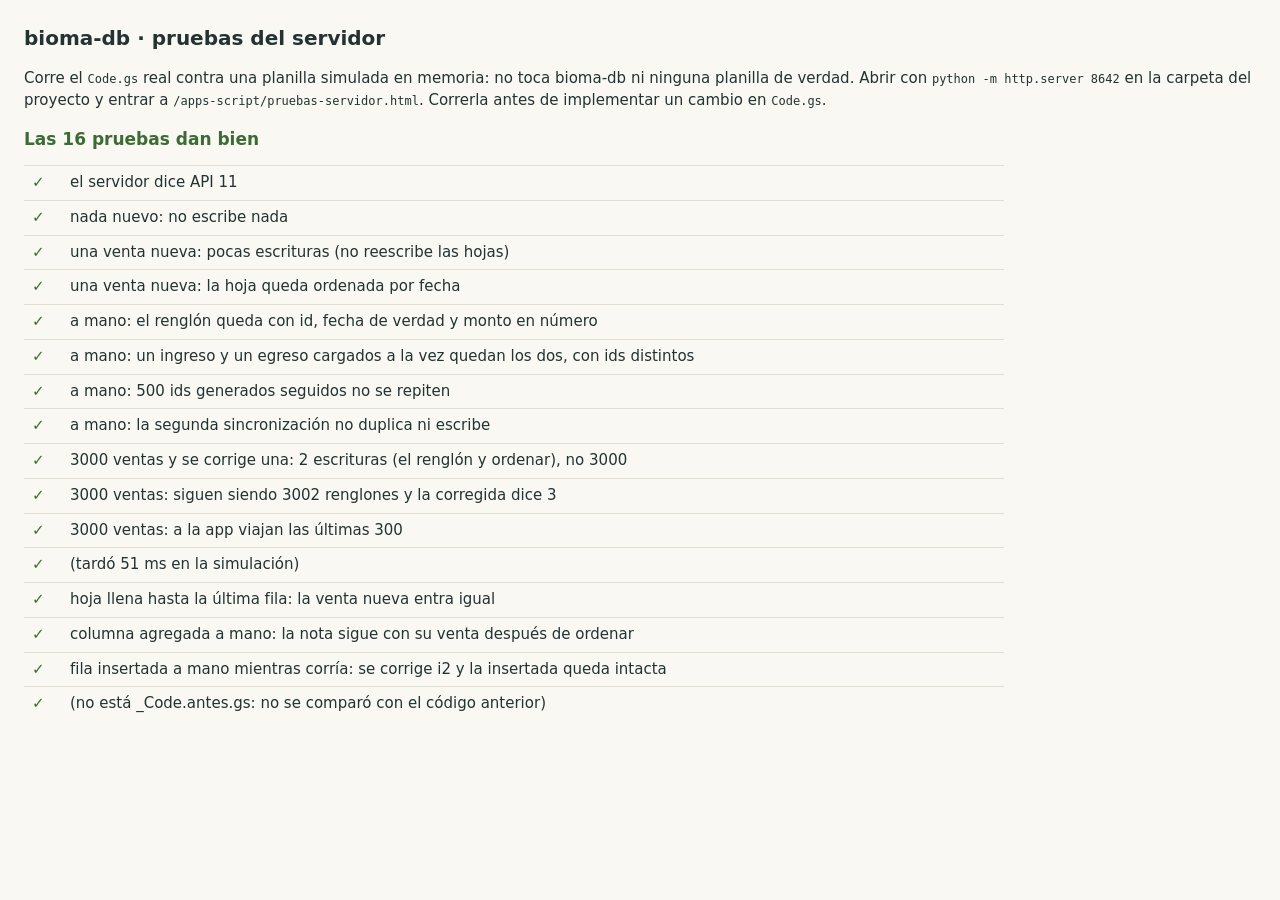
==== apps-script/pruebas-servidor.html @ bfb2f751 "Sincronización por cambios: el servidor ya no reescribe las hojas enteras - Code.gs (API 11): agrega" ====
<!doctype html>
<html lang="es">
<head>
<meta charset="utf-8">
<meta name="viewport" content="width=device-width, initial-scale=1">
<title>bioma-db · pruebas del servidor</title>
<style>
  body { font: 15px/1.45 system-ui, sans-serif; margin: 24px; color: #233; background: #faf8f2; }
  h1 { font-size: 20px; margin: 0 0 4px; }
  .res { font-weight: 700; margin: 14px 0; font-size: 17px; }
  .ok { color: #3d6b35; } .mal { color: #b0533c; }
  table { border-collapse: collapse; width: 100%; max-width: 980px; }
  td { border-top: 1px solid #e3ddcf; padding: 6px 8px; vertical-align: top; }
  td:first-child { width: 22px; font-weight: 700; }
  code { font-size: 12px; white-space: pre-wrap; word-break: break-all; }
</style>
</head>
<body>
<h1>bioma-db · pruebas del servidor</h1>
<p>Corre el <code>Code.gs</code> real contra una planilla simulada en memoria: no toca
bioma-db ni ninguna planilla de verdad. Abrir con <code>python -m http.server 8642</code>
en la carpeta del proyecto y entrar a <code>/apps-script/pruebas-servidor.html</code>.
Correrla antes de implementar un cambio en <code>Code.gs</code>.</p>
<div id="resultado" class="res">Corriendo…</div>
<table id="tabla"></table>
<script src="planilla-simulada.js"></script>
<script>
/* ============ Datos de partida ============
   Con los encabezados REALES de la planilla (ENCABEZADOS en Code.gs): usar
   unos idealizados ya dejó pasar un error con 42 pruebas en verde. */
const F = (s) => { const [a, m, d] = s.split('-').map(Number); return new Date(a, m - 1, d); };
function planillaBase() {
  return {
    ingresos: [['id', 'fecha', 'punto de venta', 'monto', 'observaciones', 'mod'],
      ['i1', F('2026-08-01'), 'Feria Puelo', 1000, '', 100],
      ['i2', F('2026-08-10'), 'CSA', 2000, '', 100],
      ['i3', F('2026-09-05'), 'Peninsula', 3000, '', 100]],
    egresos: [['id', 'fecha', 'concepto', 'monto', 'observaciones', 'mod', 'persona'],
      ['e1', F('2026-08-03'), 'semillas', 500, '', 100, '']],
    deudas: [['id', 'fecha', 'persona', 'concepto', 'monto', 'tipo', 'estado', 'mod'],
      ['d1', F('2026-08-02'), 'Luna', 'flete', 300, 'debemos', 'pendiente', 100]],
    productos: [['id', 'producto', 'unidad', 'presentación', 'precio chacra', 'comarca (fijo)', 'bariloche (fijo)', 'verdulerías (fijo)', 'activo', 'mod', 'categoría', 'SKU', 'al público (kg)'],
      ['p1', 'Acelga', 'kg', '', 3000, '', '', '', true, 100, 'hortaliza', '', ''],
      ['p2', 'Miel', 'frasco', '500 g', 9000, '', '', '', true, 100, 'elaborado', '', '']],
    ventas: [['id', 'venta', 'fecha', 'cliente', 'lista', 'producto', 'presentación', 'unidad', 'cantidad', 'kg', 'precio', 'subtotal', 'origen', 'observaciones', 'mod'],
      ['v1', 'i1', F('2026-08-01'), 'Feria Puelo', 'chacra', 'Acelga', '', 'kg', 2, 2, 3000, 6000, 'manual', '', 100],
      ['v2', 'i2', F('2026-08-10'), 'CSA', 'chacra', 'Miel', '500 g', 'frasco', 1, 0.5, 9000, 9000, 'manual', '', 100]],
    borrados: [['id', 'mod']],
    conceptos: [['ingresos', 'egresos'], ['Feria Puelo', 'semillas'], ['CSA', 'flete'], ['Peninsula', '']],
    listas: [['clave', 'nombre', 'ajuste %'], ['chacra', 'Chacra', 0], ['comarca', 'Comarca', 30]],
  };
}
// Lo que tiene la app: lo mismo que la planilla, como objetos (lo que devolvió la última sincronización).
function estadoDeLaApp() {
  nuevaPlanilla(planillaBase());
  const e = leerEstado_();
  return JSON.parse(JSON.stringify({ movimientos: e.movimientos, deudas: e.deudas, productos: e.productos, ventas: e.ventas }));
}
const pedido = (extra = {}) => Object.assign({ action: 'sync', cliente: 2, movimientos: [], deudas: [], productos: [], ventas: [], borrados: [], conceptos: { ingresos: [], egresos: [] } }, extra);
function sincronizarCon(p) {
  ESCRITURAS = 0;
  const r = doPost({ postData: { contents: JSON.stringify(p) } });
  if (r.error) throw new Error('el servidor respondió: ' + r.error);
  return { r, escrituras: ESCRITURAS };
}
// Una foto de la planilla, comparable: cada hoja de datos como lista ordenada de renglones.
function foto() {
  const out = {};
  ['ingresos', 'egresos', 'deudas', 'productos', 'ventas', 'borrados', 'conceptos'].forEach((n) => {
    const h = PLANILLA.hojas[n];
    out[n] = h ? h.datos.slice(1).filter((f) => f.some((c) => !vacio(c)))
      // Lo que el script inventa al completar un renglón a mano (el id "man…" y
      // el mod, que es la hora) cambia en cada corrida: se compara sin eso.
      .map((f) => JSON.stringify(f.map((c) => (c instanceof Date ? 'D:' + Utilities.formatDate(c)
        : /^man[0-9a-z]+$/.test(String(c)) ? 'man*' : (typeof c === 'number' && c > 1e12) ? 'hora' : c))))
      .sort() : [];
  });
  return out;
}
const sinMod = (lista) => lista.map((x) => { const y = { ...x }; if (String(y.id).startsWith('man')) y.id = 'man*'; delete y.mod; return y; });
const respuestaComparable = (r) => JSON.stringify({
  movimientos: sinMod(r.movimientos), deudas: sinMod(r.deudas), productos: sinMod(r.productos),
  ventas: sinMod(r.ventas), conceptos: r.conceptos, borrados: r.borrados.map((b) => b.id).sort(),
});

/* ============ Los escenarios ============
   Cada uno arma la planilla, sincroniza, y devuelve lo que hay que mirar. Se
   corren con el código anterior y con el nuevo: la planilla y la respuesta
   tienen que dar igual; lo que cambia es cuánto escribe. */
const ESCENARIOS = {
  'nada nuevo (la app manda lo mismo que hay)': () => {
    const app = estadoDeLaApp(); nuevaPlanilla(planillaBase());
    return sincronizarCon(pedido(app));
  },
  'una venta nueva, con fecha del medio': () => {
    nuevaPlanilla(planillaBase());
    return sincronizarCon(pedido({
      movimientos: [{ id: 'i9', tipo: 'ingreso', fecha: '2026-08-05', concepto: 'CSA', monto: 1500, obs: '', mod: 500 }],
      ventas: [{ id: 'v9', venta: 'i9', fecha: '2026-08-05', cliente: 'CSA', lista: 'chacra', producto: 'Acelga', presentacion: '', unidad: 'kg', cantidad: 0.5, kg: 0.5, precio: 3000, subtotal: 1500, origen: 'manual', obs: '', mod: 500 }],
    }));
  },
  'un cambio más nuevo y uno más viejo que la planilla': () => {
    nuevaPlanilla(planillaBase());
    return sincronizarCon(pedido({
      movimientos: [{ id: 'i2', tipo: 'ingreso', fecha: '2026-08-10', concepto: 'CSA', monto: 2500, obs: 'corregido', mod: 200 },
                    { id: 'i3', tipo: 'ingreso', fecha: '2026-09-05', concepto: 'Peninsula', monto: 1, obs: 'viejo', mod: 50 }],
      productos: [{ id: 'p1', nombre: 'Acelga', unidad: 'kg', presentacion: '', chacra: 3500, comarca: '', bariloche: '', verduleria: '', activo: true, mod: 300, categoria: 'hortaliza', sku: '', publico: 1 }],
    }));
  },
  'borrar: una tumba nueva': () => {
    nuevaPlanilla(planillaBase());
    return sincronizarCon(pedido({ borrados: [{ id: 'i1', mod: 600 }, { id: 'v1', mod: 600 }] }));
  },
  'renglones cargados a mano (sin id, fecha y monto como texto)': () => {
    const p = planillaBase();
    p.ingresos.push(['', '3/8/2026', 'Feria Franca', '$1.234,50', 'a mano', '']);
    p.egresos.push(['', '15/08/2026', 'flete', '800', '', '', '']);
    nuevaPlanilla(p);
    return sincronizarCon(pedido());
  },
  'un id repetido en la hoja (copiar y pegar)': () => {
    const p = planillaBase();
    p.deudas.push(['d1', F('2026-08-02'), 'Luna', 'flete', 350, 'debemos', 'saldada', 150]);
    nuevaPlanilla(p);
    return sincronizarCon(pedido());
  },
  'un ingreso que pasa a egreso': () => {
    nuevaPlanilla(planillaBase());
    return sincronizarCon(pedido({ movimientos: [{ id: 'i3', tipo: 'egreso', fecha: '2026-09-05', concepto: 'flete', monto: 3000, obs: '', persona: '', mod: 700 }] }));
  },
  'concepto nuevo desde la app': () => {
    nuevaPlanilla(planillaBase());
    return sincronizarCon(pedido({ conceptos: { ingresos: ['Restaurantes'], egresos: [] } }));
  },
};

const casos = [];
const igual = (nombre, obtenido, esperado) => casos.push({ nombre, ok: JSON.stringify(obtenido) === JSON.stringify(esperado), obtenido, esperado });
const cierto = (nombre, valor, detalle) => casos.push({ nombre, ok: !!valor, obtenido: detalle, esperado: true });

async function cargar(ruta) {
  const texto = await (await fetch(ruta, { cache: 'no-store' })).text();
  (0, eval)(texto);          // las funciones del script quedan globales, como en Apps Script
}

(async () => {
  try {
    PROPS.esquema = 'v13';   // planilla ya migrada: asegurarEsquema_ no rehace nada
    // 1) El código anterior, si está (solo para comparar; no se publica).
    let antes = null;
    try {
      const r = await fetch('_Code.antes.gs', { cache: 'no-store' });
      if (r.ok) {
        (0, eval)(await r.text());
        antes = {};
        for (const [n, fn] of Object.entries(ESCENARIOS)) {
          const { r: resp, escrituras } = fn();
          antes[n] = { foto: foto(), resp: respuestaComparable(resp), escrituras };
        }
      }
    } catch (e) { antes = null; }

    // 2) El código actual.
    await cargar('Code.gs');
    igual('el servidor dice API 11', API, 11);
    const ahora = {};
    for (const [n, fn] of Object.entries(ESCENARIOS)) {
      const { r: resp, escrituras } = fn();
      ahora[n] = { foto: foto(), resp: respuestaComparable(resp), escrituras, crudo: resp, hojas: PLANILLA.hojas };
      // Acá el código anterior perdía un renglón (ver idManual_): se mira aparte.
      if (antes && n !== 'renglones cargados a mano (sin id, fecha y monto como texto)') {
        igual(`${n}: la planilla queda igual que con el código anterior`, ahora[n].foto, antes[n].foto);
        igual(`${n}: la app recibe lo mismo que con el código anterior`, ahora[n].resp, antes[n].resp);
      }
    }

    // 3) Lo propio de escribir por cambios.
    igual('nada nuevo: no escribe nada', ahora['nada nuevo (la app manda lo mismo que hay)'].escrituras, 0);
    cierto('una venta nueva: pocas escrituras (no reescribe las hojas)',
      ahora['una venta nueva, con fecha del medio'].escrituras <= 6, ahora['una venta nueva, con fecha del medio'].escrituras);
    {
      const h = ahora['una venta nueva, con fecha del medio'].hojas.ingresos;
      igual('una venta nueva: la hoja queda ordenada por fecha',
        h.datos.slice(1).map((f) => f[0]), ['i1', 'i9', 'i2', 'i3']);
    }
    {
      const h = ahora['renglones cargados a mano (sin id, fecha y monto como texto)'].hojas.ingresos;
      const fila = h.datos.find((f) => f[2] === 'Feria Franca');
      cierto('a mano: el renglón queda con id, fecha de verdad y monto en número',
        fila && String(fila[0]).startsWith('man') && fila[1] instanceof Date && fila[3] === 1234.5 && fila[5] > 0, fila);
      const escena = ahora['renglones cargados a mano (sin id, fecha y monto como texto)'];
      igual('a mano: un ingreso y un egreso cargados a la vez quedan los dos, con ids distintos',
        [escena.hojas.egresos.datos.filter((f) => f[2] === 'flete' && f[3] === 800).length,
         escena.crudo.movimientos.filter((m) => String(m.id).startsWith('man')).length], [1, 2]);
      // El error de antes dependía de caer en el mismo milisegundo: se prueba
      // el generador directamente, muchos seguidos.
      const ids = Array.from({ length: 500 }, () => idManual_());
      igual('a mano: 500 ids generados seguidos no se repiten', new Set(ids).size, 500);
      // La segunda vez el id es el mismo: no se duplica al volver de la app.
      const id = fila[0];
      PLANILLA = { hojas: escena.hojas };     // la planilla de este escenario, no la del último
      const r2 = sincronizarCon(pedido({ movimientos: ahora['renglones cargados a mano (sin id, fecha y monto como texto)'].crudo.movimientos }));
      igual('a mano: la segunda sincronización no duplica ni escribe', [PLANILLA.hojas.ingresos.datos.filter((f) => f[0] === id).length, r2.escrituras], [1, 0]);
    }

    // 4) Muchas ventas: un cambio escribe un renglón, no la temporada.
    {
      const p = planillaBase();
      for (let i = 0; i < 3000; i++) {
        const d = F('2026-08-01'); d.setDate(d.getDate() + (i % 300));
        p.ventas.push(['vv' + i, 'x' + i, d, 'Feria', 'chacra', 'Acelga', '', 'kg', 1, 1, 3000, 3000, 'manual', '', 100]);
      }
      nuevaPlanilla(p);
      const t0 = performance.now();
      const r = sincronizarCon(pedido({ ventas: [{ id: 'vv1500', venta: 'x1500', fecha: '2026-08-01', cliente: 'Feria', lista: 'chacra', producto: 'Acelga', presentacion: '', unidad: 'kg', cantidad: 3, kg: 3, precio: 3000, subtotal: 9000, origen: 'manual', obs: '', mod: 900 }] }));
      cierto('3000 ventas y se corrige una: 2 escrituras (el renglón y ordenar), no 3000', r.escrituras <= 2, r.escrituras);
      igual('3000 ventas: siguen siendo 3002 renglones y la corregida dice 3', [PLANILLA.hojas.ventas.getLastRow() - 1, PLANILLA.hojas.ventas.datos.find((f) => f[0] === 'vv1500')[8]], [3002, 3]);
      igual('3000 ventas: a la app viajan las últimas 300', r.r.ventas.length, 300);
      cierto(`(tardó ${Math.round(performance.now() - t0)} ms en la simulación)`, true, '');
    }

    // 4 bis) Una hoja llena hasta su última fila: agregar no puede dar error.
    {
      const p = planillaBase();
      for (let i = 0; i < 997; i++) p.ventas.push(['ll' + i, 'x', F('2026-08-01'), 'Feria', 'chacra', 'Acelga', '', 'kg', 1, 1, 3000, 3000, 'manual', '', 100]);
      nuevaPlanilla(p);
      PLANILLA.hojas.ventas.maxFilas = 1000;          // 1 encabezado + 999 ventas: llena
      sincronizarCon(pedido({ ventas: [{ id: 'v-nueva', venta: 'x', fecha: '2026-09-01', cliente: 'CSA', lista: 'chacra', producto: 'Miel', presentacion: '500 g', unidad: 'frasco', cantidad: 1, kg: 0.5, precio: 9000, subtotal: 9000, origen: 'manual', obs: '', mod: 900 }],
        borrados: [{ id: 'no-existe', mod: 900 }] }));
      igual('hoja llena hasta la última fila: la venta nueva entra igual',
        PLANILLA.hojas.ventas.datos.some((f) => f[0] === 'v-nueva'), true);
    }

    // 5) Columnas que alguien agregó a la derecha siguen con su renglón al ordenar.
    {
      const p = planillaBase();
      p.ventas[1].push('nota de v1'); p.ventas[2].push('nota de v2');
      nuevaPlanilla(p);
      sincronizarCon(pedido({ ventas: [{ id: 'v0', venta: 'i0', fecha: '2026-07-15', cliente: 'CSA', lista: 'chacra', producto: 'Acelga', presentacion: '', unidad: 'kg', cantidad: 1, kg: 1, precio: 3000, subtotal: 3000, origen: 'manual', obs: '', mod: 800 }] }));
      const v = PLANILLA.hojas.ventas.datos;
      igual('columna agregada a mano: la nota sigue con su venta después de ordenar',
        v.slice(1).map((f) => [f[0], f[15] || '']), [['v0', ''], ['v1', 'nota de v1'], ['v2', 'nota de v2']]);
    }

    // 6) Alguien insertó una fila arriba mientras corría: se busca el renglón por id.
    {
      nuevaPlanilla(planillaBase());
      const h = PLANILLA.hojas.ingresos;
      const getRangeOrig = h.getRange.bind(h);
      let primera = true;
      h.getRange = function (...a) {
        // Justo después de leer la hoja, alguien inserta una fila arriba.
        const r = getRangeOrig(...a);
        if (primera && a[0] === 2 && a[2] > 1) {
          primera = false;
          const lectura = r.getValues();
          h.datos.splice(1, 0, ['', F('2026-07-01'), 'insertada a mano', 1, '', '']);
          return { getValues: () => lectura };
        }
        return r;
      };
      sincronizarCon(pedido({ movimientos: [{ id: 'i2', tipo: 'ingreso', fecha: '2026-08-10', concepto: 'CSA', monto: 2222, obs: '', mod: 999 }] }));
      const filas = h.datos.slice(1);
      igual('fila insertada a mano mientras corría: se corrige i2 y la insertada queda intacta',
        [filas.find((f) => f[0] === 'i2')[3], filas.filter((f) => f[2] === 'insertada a mano').length], [2222, 1]);
    }

    if (!antes) cierto('(no está _Code.antes.gs: no se comparó con el código anterior)', true, '');
  } catch (e) {
    casos.push({ nombre: 'Las pruebas no pudieron correr: ' + e.message, ok: false, obtenido: e.stack, esperado: '' });
  }
  const mal = casos.filter((c) => !c.ok);
  const res = document.getElementById('resultado');
  res.textContent = mal.length ? `${mal.length} de ${casos.length} fallaron` : `Las ${casos.length} pruebas dan bien`;
  res.className = 'res ' + (mal.length ? 'mal' : 'ok');
  const esc = (s) => String(s).replace(/[&<>]/g, (c) => ({ '&': '&amp;', '<': '&lt;', '>': '&gt;' }[c]));
  document.getElementById('tabla').innerHTML = casos.map((c) => `<tr><td class="${c.ok ? 'ok' : 'mal'}">${c.ok ? '✓' : '✗'}</td>
    <td>${esc(c.nombre)}${c.ok ? '' : `<br><code>dio ${esc(JSON.stringify(c.obtenido))}\nesperaba ${esc(JSON.stringify(c.esperado))}</code>`}</td></tr>`).join('');
  window.__resultado = { total: casos.length, fallaron: mal.map((c) => c.nombre) };
})();
</script>
</body>
</html>
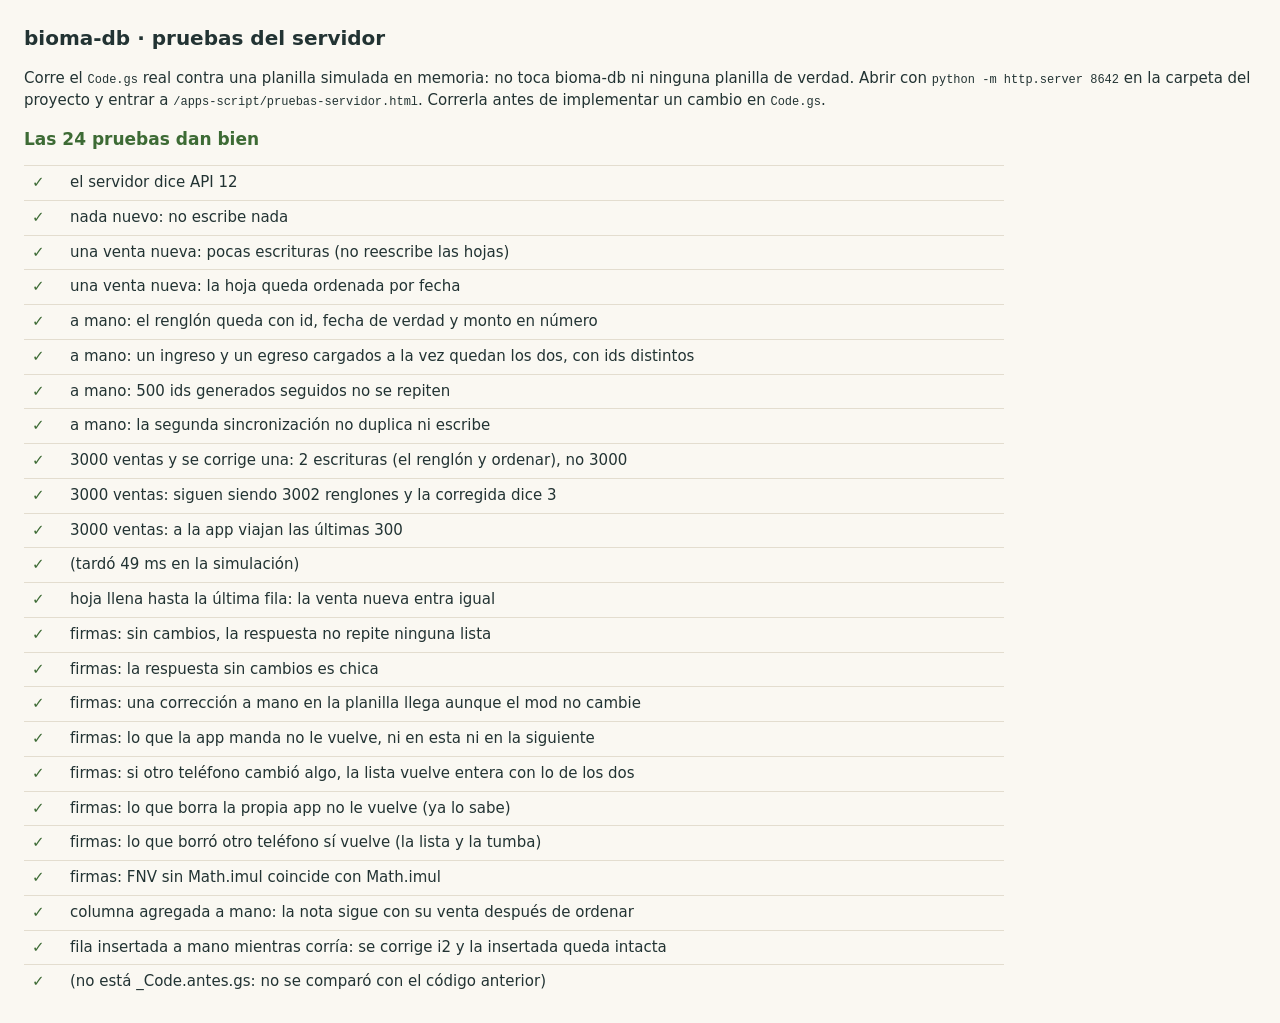
==== commit 8c918e1b: "Rendimiento: la sincronización baja solo lo que cambió (API 12) - Cada lista viaja con su firma; si " ====
--- a/apps-script/pruebas-servidor.html
+++ b/apps-script/pruebas-servidor.html
@@ -162,7 +162,7 @@
 
     // 2) El código actual.
     await cargar('Code.gs');
-    igual('el servidor dice API 11', API, 11);
+    igual('el servidor dice API 12', API, 12);
     const ahora = {};
     for (const [n, fn] of Object.entries(ESCENARIOS)) {
       const { r: resp, escrituras } = fn();
@@ -229,6 +229,47 @@
         borrados: [{ id: 'no-existe', mod: 900 }] }));
       igual('hoja llena hasta la última fila: la venta nueva entra igual',
         PLANILLA.hojas.ventas.datos.some((f) => f[0] === 'v-nueva'), true);
+    }
+
+    // 4 ter) Firmas: lo que la app ya tiene no se vuelve a mandar.
+    {
+      nuevaPlanilla(planillaBase());
+      const r1 = sincronizarCon(pedido()).r;
+      const r2 = sincronizarCon(pedido({ firmas: r1.firmas })).r;
+      igual('firmas: sin cambios, la respuesta no repite ninguna lista',
+        [r2.sinCambios.slice().sort(), ['movimientos', 'deudas', 'productos', 'ventas', 'borrados'].filter((k) => k in r2)],
+        [['borrados', 'deudas', 'movimientos', 'productos', 'ventas'], []]);
+      cierto('firmas: la respuesta sin cambios es chica', JSON.stringify(r2).length < 1500, JSON.stringify(r2).length);
+      // Una corrección hecha a mano en la planilla (sin tocar el mod) llega igual.
+      PLANILLA.hojas.ingresos.datos.find((f) => f[0] === 'i2')[3] = 2999;
+      const r3 = sincronizarCon(pedido({ firmas: r2.firmas })).r;
+      igual('firmas: una corrección a mano en la planilla llega aunque el mod no cambie',
+        [r3.sinCambios.includes('movimientos'), (r3.movimientos || []).find((m) => m.id === 'i2')?.monto], [false, 2999]);
+      // Lo que manda la propia app no vuelve: ya lo tiene.
+      const r35 = sincronizarCon(pedido({ firmas: r3.firmas, movimientos: [{ id: 'i7', tipo: 'ingreso', fecha: '2026-09-07', concepto: 'CSA', monto: 700, obs: '', mod: 990 }] })).r;
+      const r36 = sincronizarCon(pedido({ firmas: r35.firmas })).r;
+      igual('firmas: lo que la app manda no le vuelve, ni en esta ni en la siguiente',
+        [r35.sinCambios.includes('movimientos'), r36.sinCambios.includes('movimientos'), PLANILLA.hojas.ingresos.datos.some((f) => f[0] === 'i7')], [true, true, true]);
+      // Si otro teléfono cambió algo antes, sí vuelve la lista entera.
+      const otro = sincronizarCon(pedido({ movimientos: [{ id: 'i8', tipo: 'ingreso', fecha: '2026-09-08', concepto: 'CSA', monto: 800, obs: '', mod: 991 }] })).r;
+      const r37 = sincronizarCon(pedido({ firmas: r36.firmas, movimientos: [{ id: 'i9b', tipo: 'ingreso', fecha: '2026-09-09', concepto: 'CSA', monto: 900, obs: '', mod: 992 }] })).r;
+      igual('firmas: si otro teléfono cambió algo, la lista vuelve entera con lo de los dos',
+        [r37.sinCambios.includes('movimientos'), ['i8', 'i9b'].every((id) => (r37.movimientos || []).some((m) => m.id === id))], [false, true]);
+      // Lo que manda la app también cambia la firma.
+      const r4 = sincronizarCon(pedido({ firmas: r37.firmas, borrados: [{ id: 'd1', mod: 999 }] })).r;
+      igual('firmas: lo que borra la propia app no le vuelve (ya lo sabe)',
+        [r4.sinCambios.includes('deudas'), r4.sinCambios.includes('borrados'), PLANILLA.hojas.deudas.datos.some((f) => f[0] === 'd1')], [true, true, false]);
+      // Si lo borró otro teléfono, vuelven las listas que cambiaron.
+      sincronizarCon(pedido({ borrados: [{ id: 'i1', mod: 1000 }] }));
+      const r5 = sincronizarCon(pedido({ firmas: r4.firmas })).r;
+      igual('firmas: lo que borró otro teléfono sí vuelve (la lista y la tumba)',
+        [r5.sinCambios.includes('movimientos'), r5.sinCambios.includes('borrados'),
+         (r5.movimientos || []).some((m) => m.id === 'i1'), (r5.borrados || []).some((b) => b.id === 'i1')], [false, false, false, true]);
+      // La cuenta sin Math.imul da lo mismo que con Math.imul.
+      const conImul = (s) => { let h = 0x811c9dc5; for (let j = 0; j < s.length; j++) h = Math.imul(h ^ s.charCodeAt(j), 0x01000193) >>> 0; return h; };
+      const sinImul = (s) => { let h = 0x811c9dc5; for (let j = 0; j < s.length; j++) { h = (h ^ s.charCodeAt(j)) >>> 0; h = (h + (h << 1) + (h << 4) + (h << 7) + (h << 8) + (h << 24)) >>> 0; } return h; };
+      const muestras = ['', 'a', '{"id":"i1","monto":1000}', 'ñandú · $1.234,50', 'x'.repeat(500)];
+      igual('firmas: FNV sin Math.imul coincide con Math.imul', muestras.map(sinImul), muestras.map(conImul));
     }
 
     // 5) Columnas que alguien agregó a la derecha siguen con su renglón al ordenar.
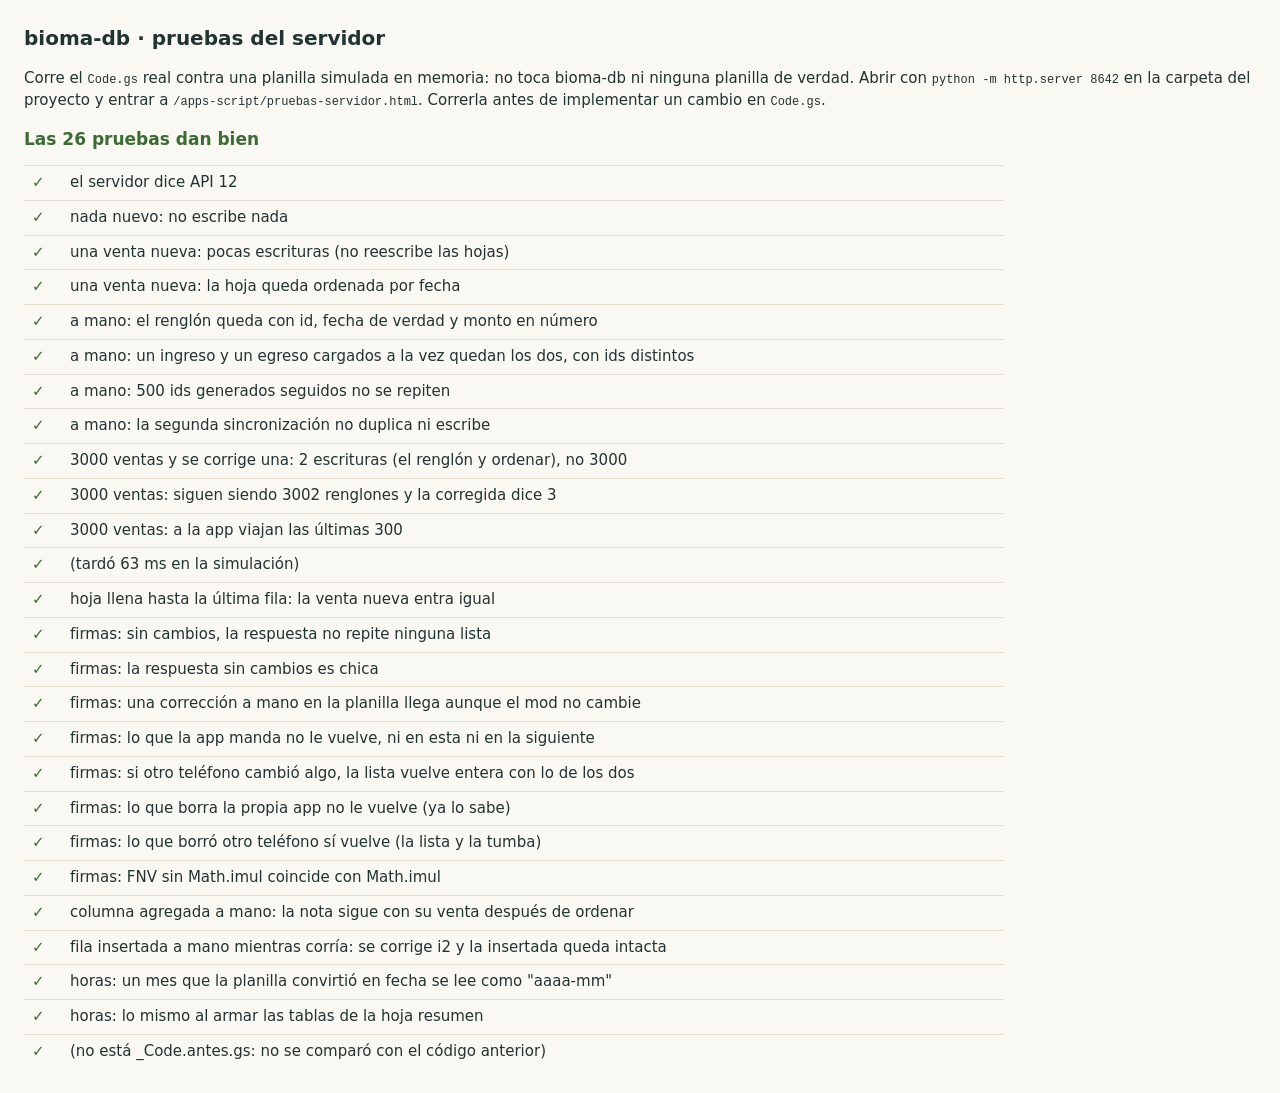
==== commit b6a190ec: "Horas: el mes guardado como fecha se perdía del resumen; actividades por área importarHoras escribía" ====
--- a/apps-script/pruebas-servidor.html
+++ b/apps-script/pruebas-servidor.html
@@ -306,6 +306,22 @@
         [filas.find((f) => f[0] === 'i2')[3], filas.filter((f) => f[2] === 'insertada a mano').length], [2222, 1]);
     }
 
+    {
+      /* 07/10: la planilla convirtió el mes "2026-10" en fecha en las filas
+         nuevas de la hoja horas. Leído con String() daba "Thu Oct 01 2026…":
+         el resumen económico perdía esas horas y la cuenta mostraba un mes
+         con ese nombre. Las dos filas tienen que caer en el mismo mes. */
+      const cab = ['fecha', 'mes', 'trabajador', 'horas', 'actividad', 'área', 'tarifa $/h', 'devengado $', 'observaciones'];
+      nuevaPlanilla({ horas: [cab,
+        ['2026-10-01', '2026-10', 'Tomi', 6, 'Trasplante', 'Hortícola', 10000, 60000, ''],
+        ['2026-10-06', new Date(2026, 9, 1), 'Tomi', 2, 'Siembras', 'Hortícola', 10000, 20000, '']] });
+      const r = resumirHoras_();
+      igual('horas: un mes que la planilla convirtió en fecha se lee como "aaaa-mm"',
+        [[...new Set(r.map((x) => x.mes))], r.reduce((s, x) => s + x.horas, 0)], [['2026-10'], 8]);
+      igual('horas: lo mismo al armar las tablas de la hoja resumen',
+        [...new Set(leerHojaHoras_().map((x) => x.mes))], ['2026-10']);
+    }
+
     if (!antes) cierto('(no está _Code.antes.gs: no se comparó con el código anterior)', true, '');
   } catch (e) {
     casos.push({ nombre: 'Las pruebas no pudieron correr: ' + e.message, ok: false, obtenido: e.stack, esperado: '' });
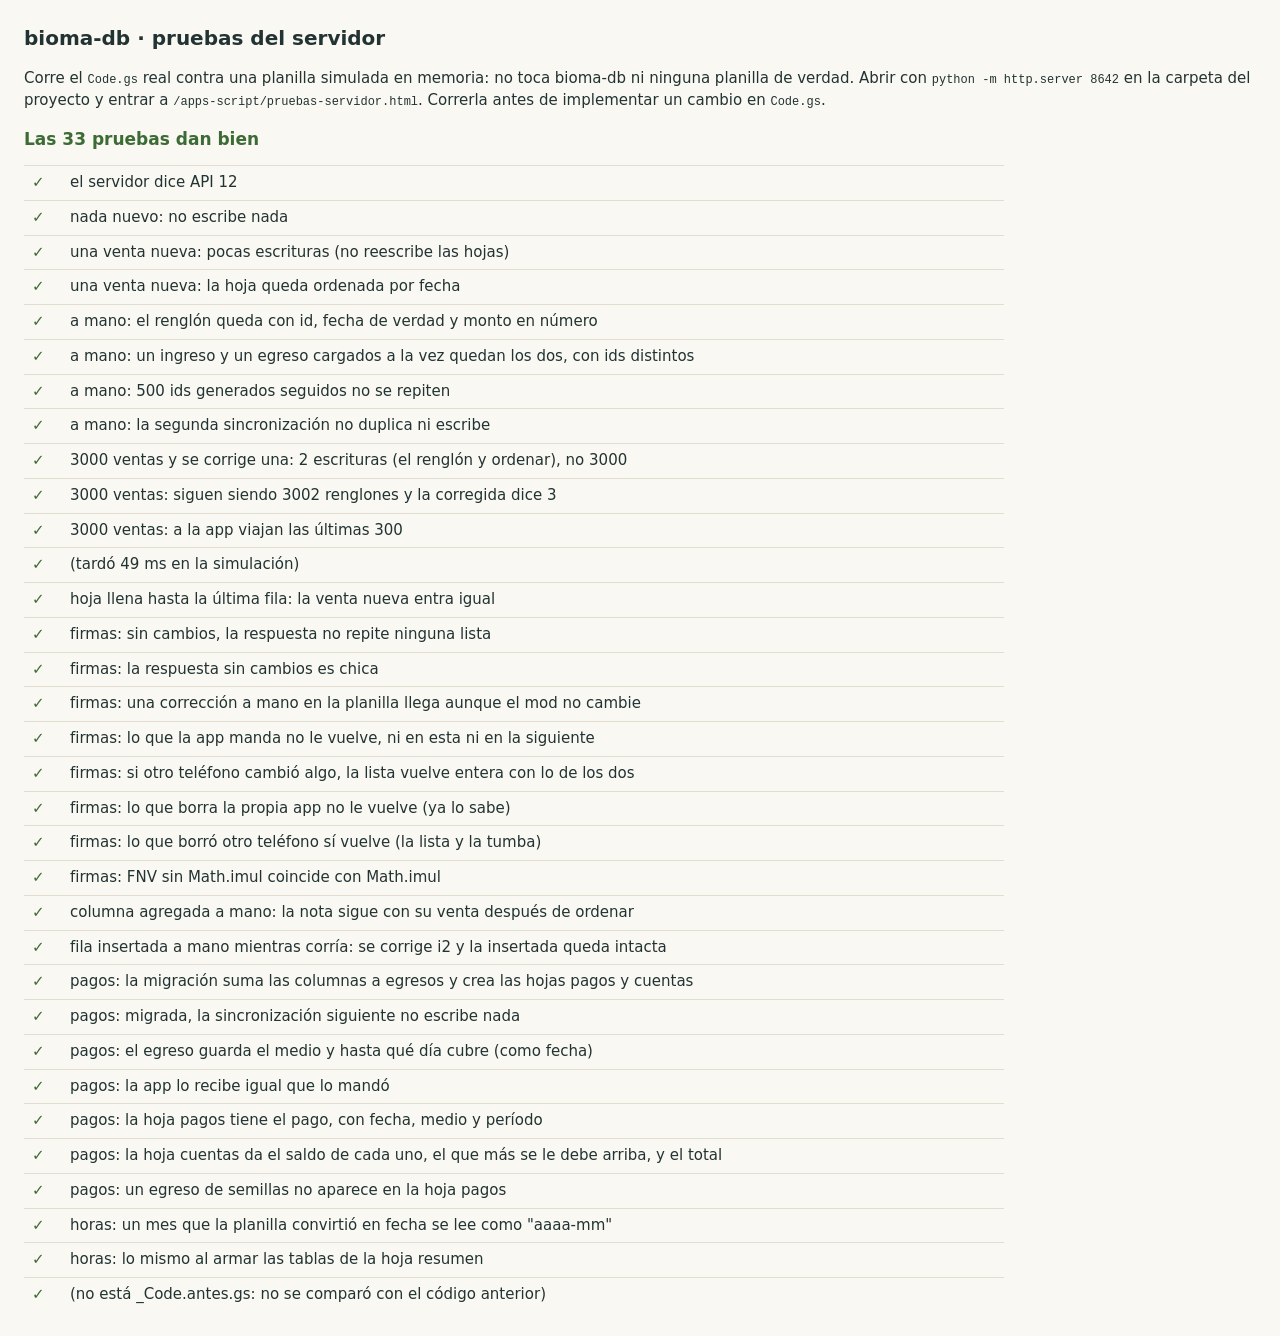
==== commit a236e6c1: "Pagos de sueldos: medio y período en egresos, y hojas "pagos" y "cuentas" Objetivo 1 del plan de pag" ====
--- a/apps-script/pruebas-servidor.html
+++ b/apps-script/pruebas-servidor.html
@@ -145,7 +145,7 @@
 
 (async () => {
   try {
-    PROPS.esquema = 'v13';   // planilla ya migrada: asegurarEsquema_ no rehace nada
+    PROPS.esquema = 'v14';   // planilla ya migrada: asegurarEsquema_ no rehace nada
     // 1) El código anterior, si está (solo para comparar; no se publica).
     let antes = null;
     try {
@@ -307,6 +307,51 @@
     }
 
     {
+      /* 07/10, objetivo 1: los pagos de sueldos, con medio y "hasta qué día
+         cubre", y las hojas de solo lectura "pagos" y "cuentas". */
+      const D = (h) => (h instanceof Date ? Utilities.formatDate(h) : h);
+      const cabHoras = ['fecha', 'mes', 'trabajador', 'horas', 'actividad', 'área', 'tarifa $/h', 'devengado $', 'observaciones'];
+      const conHoras = () => Object.assign(planillaBase(), { horas: [cabHoras,
+        ['2026-09-10', '2026-09', 'Luqui', 27.5, 'Siembras', 'Hortícola', 7500, 206250, ''],
+        ['2026-09-12', '2026-09', 'Tomi', 10, 'Ejecución', 'Plantinera', 10000, 100000, '']] });
+
+      // La planilla real está en v13: la primera sincronización la migra una vez.
+      PROPS.esquema = 'v13';
+      nuevaPlanilla(conHoras());
+      sincronizarCon(pedido());
+      igual('pagos: la migración suma las columnas a egresos y crea las hojas pagos y cuentas',
+        [PLANILLA.hojas.egresos.datos[0].slice(7), !!PLANILLA.hojas.pagos, !!PLANILLA.hojas.cuentas, PROPS.esquema],
+        [['medio de pago', 'horas hasta'], true, true, 'v14']);
+      const segunda = sincronizarCon(pedido());
+      igual('pagos: migrada, la sincronización siguiente no escribe nada', segunda.escrituras, 0);
+
+      // Un pago desde la app.
+      nuevaPlanilla(conHoras());
+      const pago = { id: 'e9', tipo: 'egreso', fecha: '2026-10-05', concepto: 'sueldos', monto: 206250, obs: '',
+                     persona: 'Luqui', medio: 'Transferencia', periodo: '2026-09-30', mod: 800 };
+      const r = sincronizarCon(pedido({ movimientos: [pago] }));
+      const filaEgr = PLANILLA.hojas.egresos.datos.find((f) => f[0] === 'e9');
+      igual('pagos: el egreso guarda el medio y hasta qué día cubre (como fecha)',
+        [filaEgr[6], filaEgr[7], D(filaEgr[8])], ['Luqui', 'Transferencia', '2026-09-30']);
+      const vuelve = (r.r.movimientos || []).find((m) => m.id === 'e9');
+      igual('pagos: la app lo recibe igual que lo mandó', vuelve && [vuelve.medio, vuelve.periodo], ['Transferencia', '2026-09-30']);
+      const pagosH = PLANILLA.hojas.pagos.datos;
+      igual('pagos: la hoja pagos tiene el pago, con fecha, medio y período',
+        pagosH.slice(1).map((f) => [D(f[0]), f[1], f[2], f[3], D(f[4]), f[6]]),
+        [['2026-10-05', 'Luqui', 206250, 'Transferencia', '2026-09-30', 'e9']]);
+      const cuentasH = PLANILLA.hojas.cuentas.datos;
+      igual('pagos: la hoja cuentas da el saldo de cada uno, el que más se le debe arriba, y el total',
+        cuentasH.slice(1).map((f) => [f[0], f[2], f[3], f[4], f[5], f[7]]),
+        [['Tomi', 10, 100000, 0, 100000, 10], ['Luqui', 27.5, 206250, 206250, 0, 0], ['TOTAL', 37.5, 306250, 206250, 100000, '']]);
+
+      // Un egreso que no es sueldo no aparece en pagos.
+      nuevaPlanilla(conHoras());
+      sincronizarCon(pedido({ movimientos: [{ id: 'e10', tipo: 'egreso', fecha: '2026-10-06', concepto: 'semillas', monto: 900, obs: '', persona: '', mod: 900 }] }));
+      igual('pagos: un egreso de semillas no aparece en la hoja pagos', PLANILLA.hojas.pagos.datos.length, 1);
+      PROPS.esquema = 'v14';
+    }
+
+    {
       /* 07/10: la planilla convirtió el mes "2026-10" en fecha en las filas
          nuevas de la hoja horas. Leído con String() daba "Thu Oct 01 2026…":
          el resumen económico perdía esas horas y la cuenta mostraba un mes
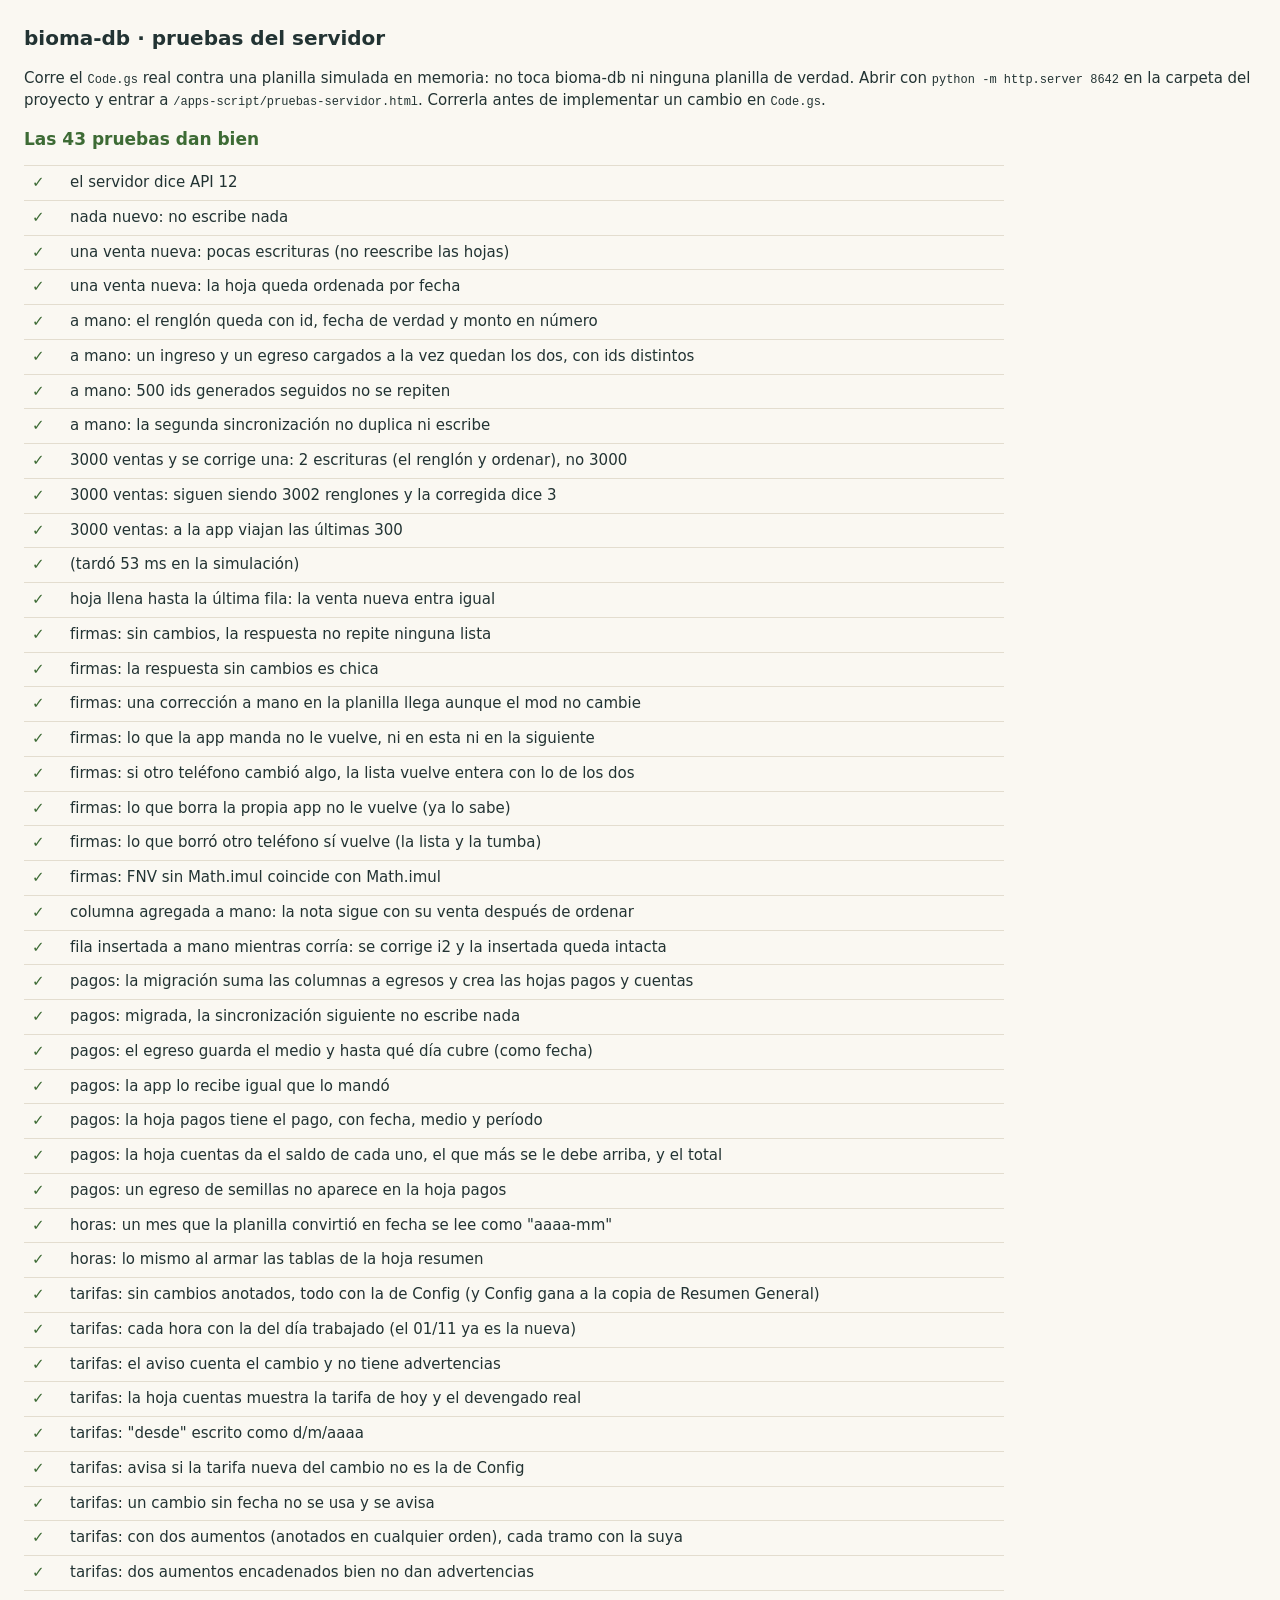
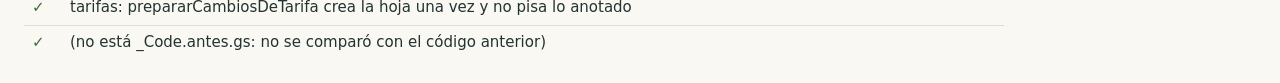
==== commit 410f5b14: "Tarifas con fecha: cada hora se paga con la tarifa del día trabajado (O5) Config sigue siendo la tar" ====
--- a/apps-script/pruebas-servidor.html
+++ b/apps-script/pruebas-servidor.html
@@ -367,6 +367,98 @@
         [...new Set(leerHojaHoras_().map((x) => x.mes))], ['2026-10']);
     }
 
+    {
+      /* 07/10, objetivo 5: cada hora se paga con la tarifa vigente el día
+         que se trabajó. La planilla de horas es otra planilla (openById):
+         se simula aparte de bioma-db. */
+      window.Logger = window.Logger || { log() {} };
+      const libroDe = (hojas) => {
+        const hs = Object.entries(hojas).map(([n, filas]) => {
+          const h = new Hoja(n); h.datos = filas.map((f) => f.slice()); return h;
+        });
+        return { getSheets: () => hs.slice(), getSheetByName: (n) => hs.find((h) => h.getName() === n) || null,
+                 insertSheet: (n) => { const h = new Hoja(n); hs.push(h); return h; } };
+      };
+      const d = (a, m, dia) => new Date(a, m - 1, dia);
+      const respuestas = ['Marca temporal', 'Fecha', 'Biomere', 'Horas', 'Actividad [Fila 1]', 'Observaciones', 'Área', 'Cargado por'];
+      const config = [['Configuración — Trabajadores y tarifas', '', ''], ['Trabajador', 'Tarifa ($/h)', 'Rol / Notas'],
+        ['Luqui', 9000, 'Operador'], ['Tomi', 10000, 'Admin']];
+      const horasDeLaPlanilla = () => ({
+        'Registro Horas': [respuestas],
+        // Una copia vieja adelante de Config: no tiene que ganar.
+        'Resumen General de Horas': [['Trabajador', 'Tarifa ($/h)'], ['Luqui', 7500], ['Tomi', 10000]],
+        'Respuestas de formulario 1': [respuestas,
+          [d(2026, 10, 21), d(2026, 10, 20), 'Luqui', 4, 'Siembras', '', 'Hortícola', 'Luqui'],
+          [d(2026, 11, 2), d(2026, 11, 1), 'Luqui', 2, 'Siembras', '', 'Hortícola', 'Luqui'],
+          [d(2026, 11, 3), d(2026, 11, 2), 'Luqui', 4, 'Desyuye', '', 'Hortícola', 'Luqui'],
+          [d(2026, 10, 16), d(2026, 10, 15), 'Tomi', 3, 'Trasplante', '', 'Hortícola', 'Tomi']],
+        Config: config,
+      });
+      const importarCon = (hojas) => {
+        const libro = libroDe(hojas);
+        SpreadsheetApp.openById = () => libro;
+        nuevaPlanilla(planillaBase());
+        const aviso = importarHoras();
+        const filas = PLANILLA.hojas.horas.datos.slice(1).map((f) => [f[0], f[2], f[3], f[6], f[7]]);
+        return { aviso, filas, libro };
+      };
+
+      // Sin cambios anotados: como antes, todo con la tarifa de Config.
+      let r = importarCon(horasDeLaPlanilla());
+      igual('tarifas: sin cambios anotados, todo con la de Config (y Config gana a la copia de Resumen General)',
+        r.filas.map((f) => f[3]), [10000, 9000, 9000, 9000]);
+
+      // Con el aumento de Luqui desde el 01/11: lo anterior queda a $7.500.
+      const conCambio = (fila) => Object.assign(horasDeLaPlanilla(), { 'Cambios de tarifa': [
+        ['Trabajador', 'Desde', 'Tarifa anterior ($/h)', 'Tarifa nueva ($/h)', 'Nota'], fila] });
+      r = importarCon(conCambio(['Luqui', d(2026, 11, 1), 7500, 9000, 'aumento']));
+      igual('tarifas: cada hora con la del día trabajado (el 01/11 ya es la nueva)', r.filas, [
+        ['2026-10-15', 'Tomi', 3, 10000, 30000],
+        ['2026-10-20', 'Luqui', 4, 7500, 30000],
+        ['2026-11-01', 'Luqui', 2, 9000, 18000],
+        ['2026-11-02', 'Luqui', 4, 9000, 36000]]);
+      cierto('tarifas: el aviso cuenta el cambio y no tiene advertencias',
+        /1 cambios de tarifa/.test(r.aviso) && !/⚠ CAMBIOS/.test(r.aviso), r.aviso);
+      const luqui = PLANILLA.hojas.cuentas.datos.find((f) => f[0] === 'Luqui');
+      igual('tarifas: la hoja cuentas muestra la tarifa de hoy y el devengado real',
+        [luqui[1], luqui[2], luqui[3], luqui[7]], [9000, 10, 84000, 10]);
+
+      // La fecha escrita como texto también sirve.
+      r = importarCon(conCambio(['Luqui', '1/11/2026', 7500, 9000, '']));
+      igual('tarifas: "desde" escrito como d/m/aaaa', r.filas.map((f) => f[3]), [10000, 7500, 9000, 9000]);
+
+      // Mal anotado: se avisa. La "nueva" no coincide con Config.
+      r = importarCon(conCambio(['Luqui', d(2026, 11, 1), 7500, 9500, '']));
+      cierto('tarifas: avisa si la tarifa nueva del cambio no es la de Config',
+        /CAMBIOS DE TARIFA.*Config dice \$9000/.test(r.aviso), r.aviso);
+
+      // Incompleto: no se usa a medias.
+      r = importarCon(conCambio(['Luqui', '', 7500, 9000, '']));
+      igual('tarifas: un cambio sin fecha no se usa y se avisa',
+        [r.filas.map((f) => f[3]), /no se usó/.test(r.aviso)], [[10000, 9000, 9000, 9000], true]);
+
+      // Dos aumentos: entre los dos rige la anterior del segundo.
+      const dos = horasDeLaPlanilla();
+      dos['Cambios de tarifa'] = [['Trabajador', 'Desde', 'Tarifa anterior ($/h)', 'Tarifa nueva ($/h)', 'Nota'],
+        ['Luqui', d(2026, 11, 2), 8000, 9000, ''], ['Luqui', d(2026, 10, 25), 7500, 8000, '']];
+      dos['Respuestas de formulario 1'].push([d(2026, 10, 28), d(2026, 10, 27), 'Luqui', 1, 'Siembras', '', 'Hortícola', 'Luqui']);
+      r = importarCon(dos);
+      igual('tarifas: con dos aumentos (anotados en cualquier orden), cada tramo con la suya',
+        r.filas.filter((f) => f[1] === 'Luqui').map((f) => [f[0], f[3]]),
+        [['2026-10-20', 7500], ['2026-10-27', 8000], ['2026-11-01', 8000], ['2026-11-02', 9000]]);
+      cierto('tarifas: dos aumentos encadenados bien no dan advertencias', !/⚠ CAMBIOS/.test(r.aviso), r.aviso);
+
+      // La hoja se crea una vez, con su encabezado, y no se pisa.
+      const libro = libroDe(horasDeLaPlanilla());
+      SpreadsheetApp.openById = () => libro;
+      prepararCambiosDeTarifa();
+      libro.getSheetByName('Cambios de tarifa').datos.push(['Luqui', d(2026, 11, 1), 7500, 9000, '']);
+      prepararCambiosDeTarifa();
+      igual('tarifas: prepararCambiosDeTarifa crea la hoja una vez y no pisa lo anotado',
+        libro.getSheetByName('Cambios de tarifa').datos.map((f) => f[0]), ['Trabajador', 'Luqui']);
+      delete SpreadsheetApp.openById;
+    }
+
     if (!antes) cierto('(no está _Code.antes.gs: no se comparó con el código anterior)', true, '');
   } catch (e) {
     casos.push({ nombre: 'Las pruebas no pudieron correr: ' + e.message, ok: false, obtenido: e.stack, esperado: '' });
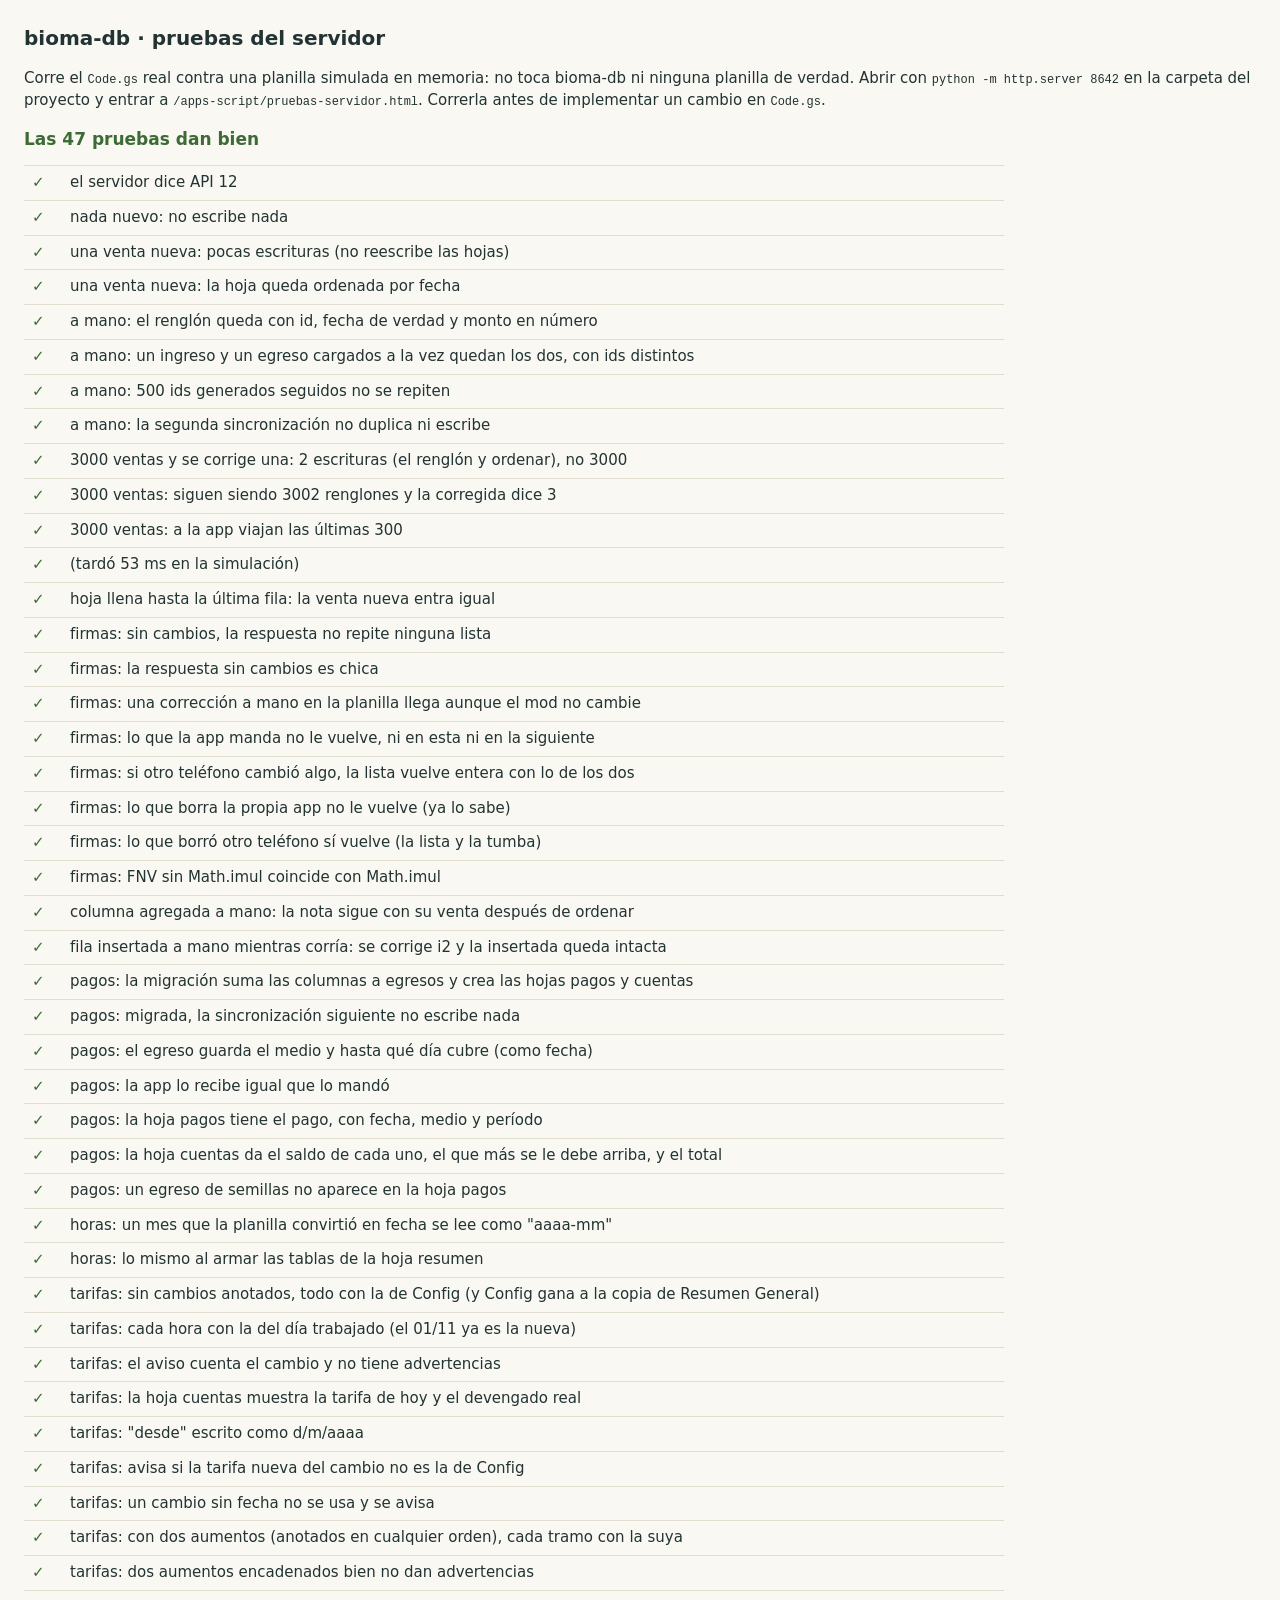
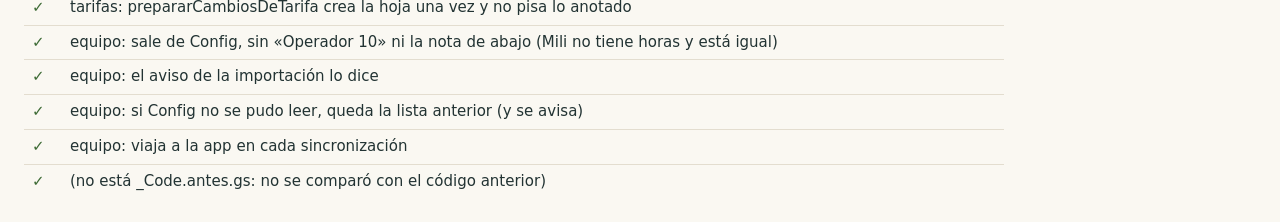
==== commit 854a1eaf: "Pagos: la lista de a quién pagar sale de Config de la planilla de horas importarHoras guarda el equi" ====
--- a/apps-script/pruebas-servidor.html
+++ b/apps-script/pruebas-servidor.html
@@ -456,6 +456,25 @@
       prepararCambiosDeTarifa();
       igual('tarifas: prepararCambiosDeTarifa crea la hoja una vez y no pisa lo anotado',
         libro.getSheetByName('Cambios de tarifa').datos.map((f) => f[0]), ['Trabajador', 'Luqui']);
+
+      /* 10/10, objetivo 6: el equipo para elegir a quién se le paga sale de
+         Config (nombre con tarifa), sin las filas genéricas ni la nota. */
+      delete PROPS.trabajadores;
+      const conLibres = horasDeLaPlanilla();
+      conLibres.Config = config.concat([['Mili', 7500, 'Operador'], ['Operador 10', 7500, 'Operador'],
+        ['Editá SOLO las celdas amarillas. El nombre debe coincidir…', '', '']]);
+      r = importarCon(conLibres);
+      igual('equipo: sale de Config, sin «Operador 10» ni la nota de abajo (Mili no tiene horas y está igual)',
+        trabajadores_(), ['Luqui', 'Tomi', 'Mili']);
+      cierto('equipo: el aviso de la importación lo dice', /equipo para pagos: Luqui, Tomi, Mili/.test(r.aviso), r.aviso);
+      const sinConfig = horasDeLaPlanilla(); delete sinConfig.Config;
+      r = importarCon(sinConfig);
+      igual('equipo: si Config no se pudo leer, queda la lista anterior (y se avisa)',
+        [trabajadores_(), /no se pudo leer el equipo/.test(r.aviso)], [['Luqui', 'Tomi', 'Mili'], true]);
+      nuevaPlanilla(planillaBase());
+      const viaje = sincronizarCon(pedido());
+      igual('equipo: viaja a la app en cada sincronización', viaje.r.trabajadores, ['Luqui', 'Tomi', 'Mili']);
+      delete PROPS.trabajadores;
       delete SpreadsheetApp.openById;
     }
 
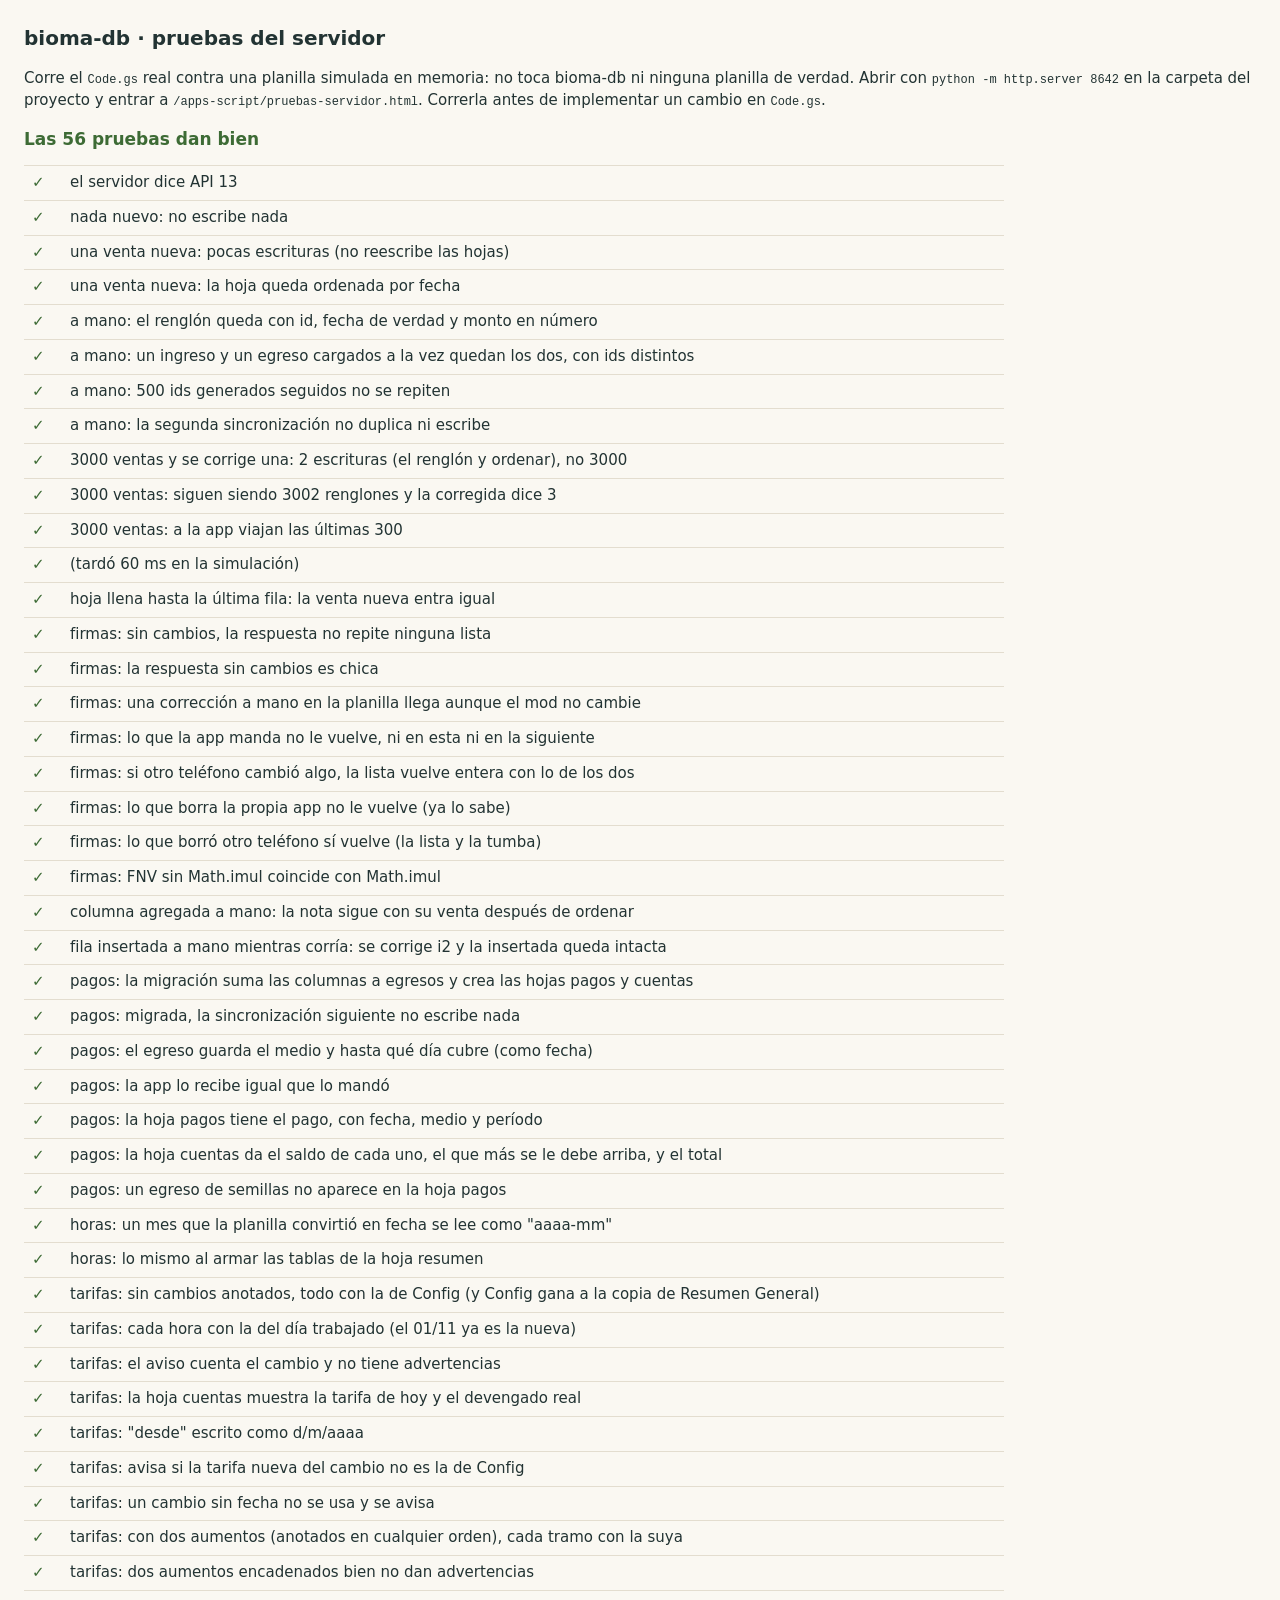
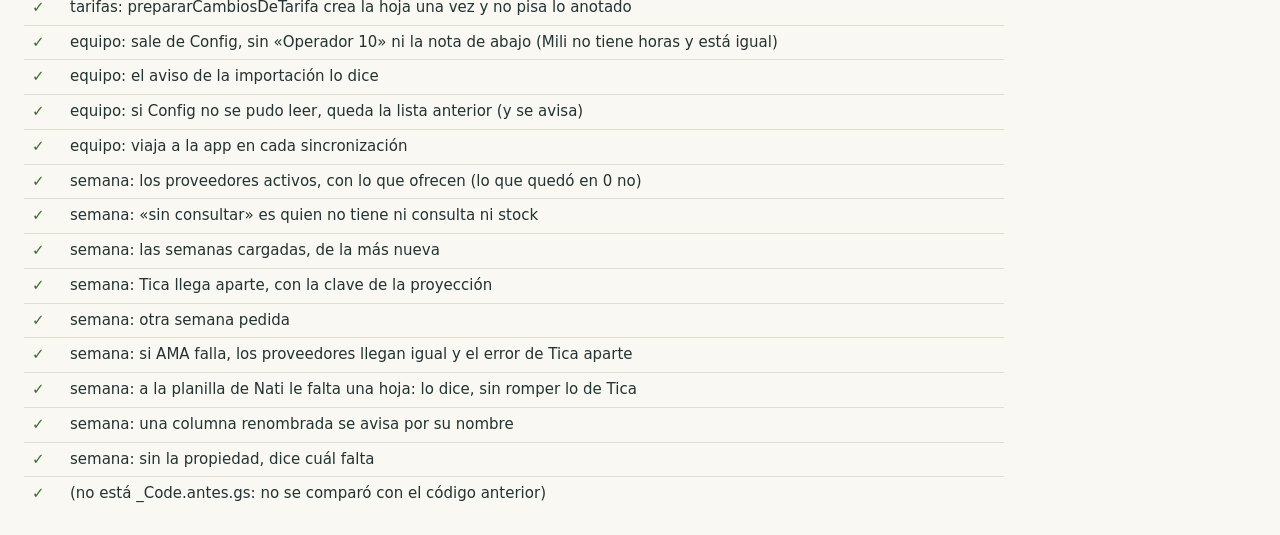
==== commit dc89e410: "Semana: stock del viernes de Tica y de los proveedores (Fase 4.7, etapa 1) - Pestaña Semana (js/sema" ====
--- a/apps-script/pruebas-servidor.html
+++ b/apps-script/pruebas-servidor.html
@@ -162,7 +162,7 @@
 
     // 2) El código actual.
     await cargar('Code.gs');
-    igual('el servidor dice API 12', API, 12);
+    igual('el servidor dice API 13', API, 13);
     const ahora = {};
     for (const [n, fn] of Object.entries(ESCENARIOS)) {
       const { r: resp, escrituras } = fn();
@@ -478,6 +478,70 @@
       delete SpreadsheetApp.openById;
     }
 
+    {
+      /* 31/10: la semana. Lee la planilla de Nati (otra planilla, por
+         openById) y el stock de Tica (AMA Producción, por UrlFetchApp).
+         Datos inventados; los encabezados, los reales de esa planilla. */
+      const hojaDe = (filas) => { const h = new Hoja('x'); h.datos = filas.map((f) => f.slice()); return h; };
+      const nati = () => ({
+        Proveedores: hojaDe([['Proveedor', 'Rubro', 'Contacto', 'Teléfono', 'Activo', 'Notas'],
+          ['Huerta Uno', 'Verduras', '', '', 'Sí', ''], ['Huerta Dos', 'Verduras', '', '', 'Sí', ''],
+          ['Granja', 'Huevos', '', '', 'Sí', ''], ['Vieja', 'Verduras', '', '', 'No', '']]),
+        Stock: hojaDe([['Semana', 'Proveedor', 'Producto', 'Presentación', 'Unidad', 'Cantidad', 'Precio', 'Cargado'],
+          ['2026-10-30', 'Huerta Uno', 'Acelga', 1, 'atado', 12, 1200, ''],
+          ['2026-11-06', 'Huerta Uno', 'Acelga', 1, 'atado', 10, 1300, ''],
+          ['2026-11-06', 'Huerta Uno', 'Zanahoria', 1, 'kg', 0, 2400, ''],
+          ['2026-11-06', 'Granja', 'Huevos', 1, 'maple', 30, 9000, '']]),
+        Consultas: hojaDe([['Semana', 'Proveedor', 'Estado', 'Nota', 'Cargado'],
+          ['2026-11-06', 'Huerta Uno', 'ofrece', 'trae espinaca', ''],
+          ['2026-11-06', 'Huerta Dos', 'no ofrece', 'helada', '']]),
+      });
+      let libroNati = nati();
+      const props = { STOCK_PROVEEDORES_ID: 'id-nati', AMA_URL: 'https://script.google.com/macros/s/abc/exec', AMA_PROYECCION_TOKEN: 'tk' };
+      const propsOrig = PropertiesService.getScriptProperties;
+      PropertiesService.getScriptProperties = () => ({ getProperty: (k) => props[k] ?? null });
+      SpreadsheetApp.openById = (id) => {
+        if (id !== 'id-nati') throw new Error('no existe');
+        return { getSheetByName: (n) => libroNati[n] || null };
+      };
+      let pedidoAma = '', respuestaAma = { api: 1, ok: true, fecha: '2026-11-06',
+        vigente: [{ cultivo: 'Lechuga', tipo: 'En campo', formato: 'u', cantidad: 80, peso_unidad: 0.3, kg: 24, disponible: '2026-11-06' }] };
+      window.UrlFetchApp = { fetch: (u) => { pedidoAma = u; return { getContentText: () => JSON.stringify(respuestaAma) }; } };
+      window.CacheService = { getScriptCache: () => ({ get: () => null, put() {} }) };
+
+      let s = semana_('2026-11-06', true);
+      igual('semana: los proveedores activos, con lo que ofrecen (lo que quedó en 0 no)',
+        s.proveedores.proveedores.map((p) => [p.nombre, p.estado, p.productos.map((x) => x.producto + ' ' + x.cantidad).join(',')]),
+        [['Huerta Uno', 'ofrece', 'Acelga 10'], ['Huerta Dos', 'no ofrece', ''], ['Granja', '', 'Huevos 30']]);
+      igual('semana: «sin consultar» es quien no tiene ni consulta ni stock', s.proveedores.sinConsultar, []);
+      igual('semana: las semanas cargadas, de la más nueva', s.proveedores.semanas, ['2026-11-06', '2026-10-30']);
+      igual('semana: Tica llega aparte, con la clave de la proyección',
+        [s.tica.vigente.length, /stockcomercial=1&chacra=tica&token=tk/.test(pedidoAma), 'ticaError' in s], [1, true, false]);
+      s = semana_('2026-10-30', true);
+      igual('semana: otra semana pedida', [s.proveedores.semana, s.proveedores.sinConsultar],
+        ['2026-10-30', ['Huerta Dos', 'Granja']]);
+
+      respuestaAma = { api: 1, ok: false, error: 'Esta clave no abre la proyección de esta chacra.' };
+      s = semana_('2026-11-06', true);
+      igual('semana: si AMA falla, los proveedores llegan igual y el error de Tica aparte',
+        [s.proveedores.proveedores.length, s.ticaError], [3, 'AMA respondió: Esta clave no abre la proyección de esta chacra.']);
+
+      delete libroNati.Consultas;
+      s = semana_('2026-11-06', true);
+      igual('semana: a la planilla de Nati le falta una hoja: lo dice, sin romper lo de Tica',
+        [s.proveedoresError, 'proveedores' in s], ['A la planilla de proveedores le falta la hoja «Consultas».', false]);
+      libroNati = nati();
+      libroNati.Stock.datos[0][5] = 'Cant.';
+      igual('semana: una columna renombrada se avisa por su nombre', semana_('2026-11-06', true).proveedoresError,
+        'A la hoja «Stock» de la planilla de proveedores le falta la columna «Cantidad».');
+
+      delete props.STOCK_PROVEEDORES_ID;
+      cierto('semana: sin la propiedad, dice cuál falta', /STOCK_PROVEEDORES_ID/.test(semana_('', true).proveedoresError), '');
+
+      PropertiesService.getScriptProperties = propsOrig;
+      delete SpreadsheetApp.openById; delete window.UrlFetchApp; delete window.CacheService;
+    }
+
     if (!antes) cierto('(no está _Code.antes.gs: no se comparó con el código anterior)', true, '');
   } catch (e) {
     casos.push({ nombre: 'Las pruebas no pudieron correr: ' + e.message, ok: false, obtenido: e.stack, esperado: '' });
